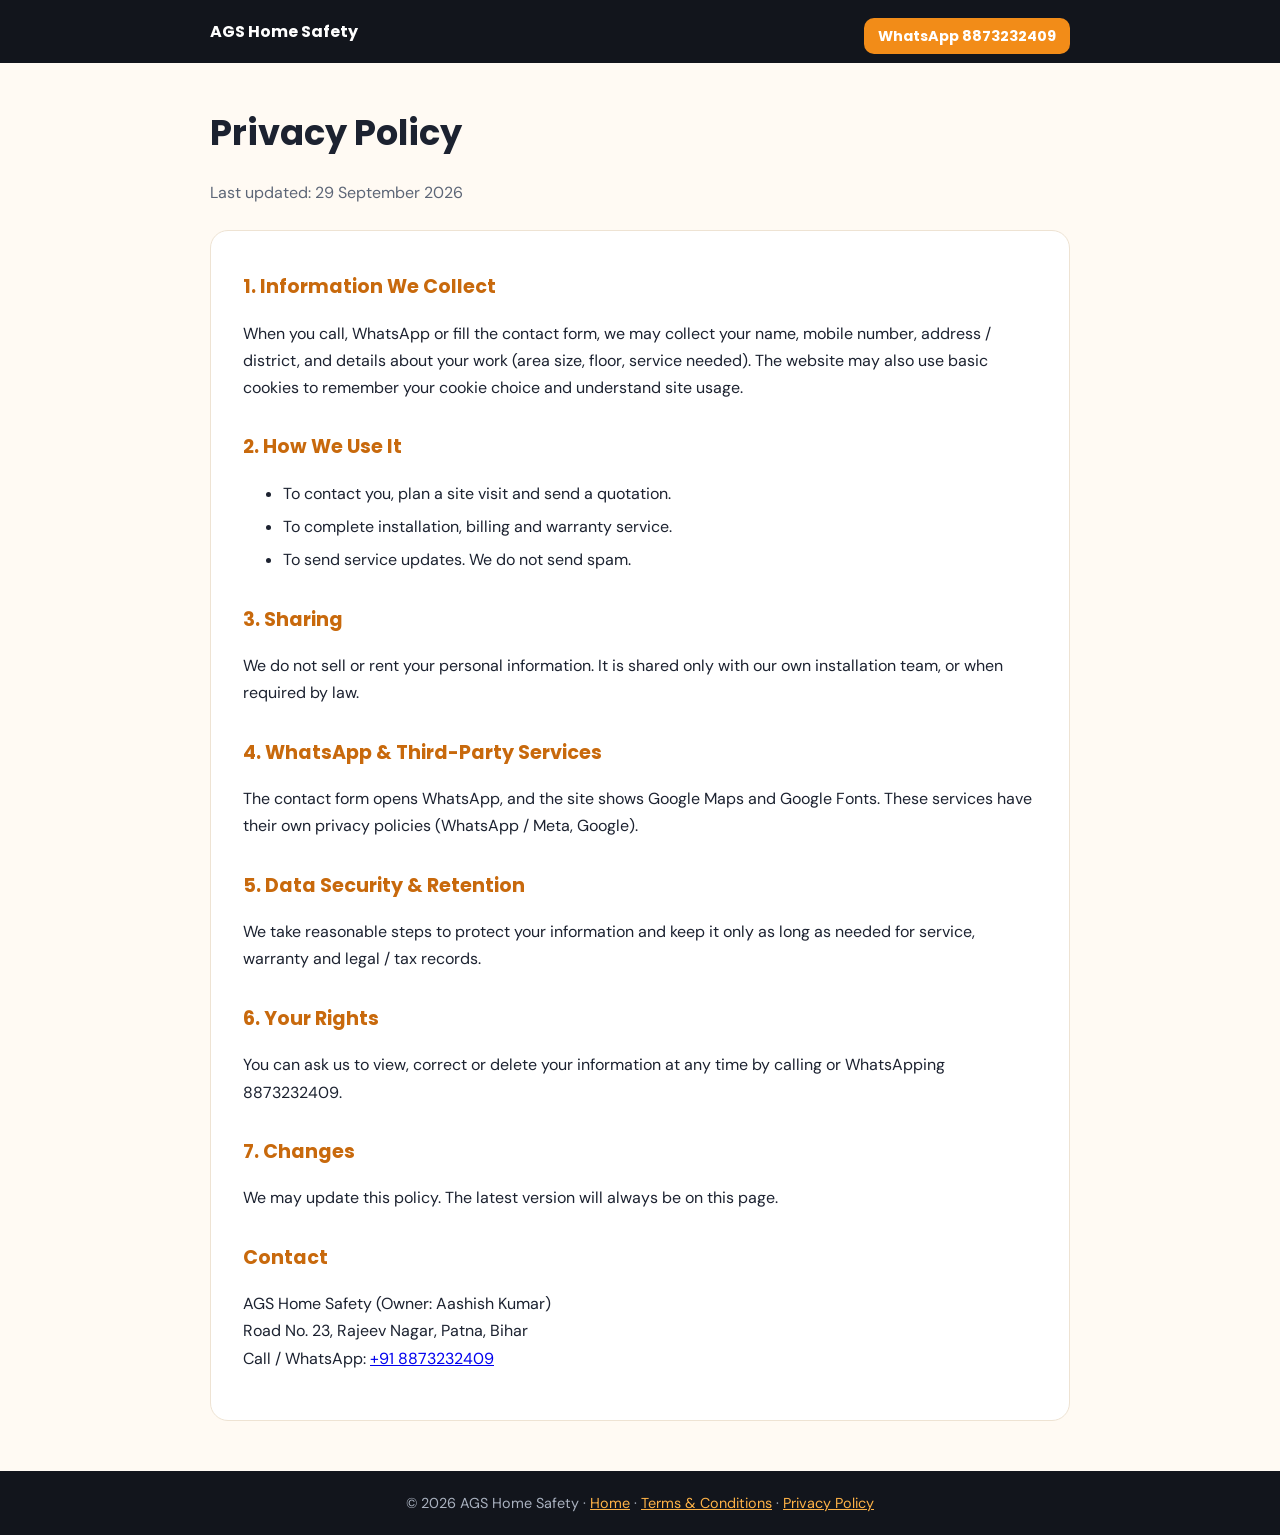
==== privacy.html @ 88835b5f "Add files via upload" ====
<!DOCTYPE html><html lang="en-IN"><head><meta charset="UTF-8"><meta name="viewport" content="width=device-width,initial-scale=1">
<title>Privacy Policy | AGS Home Safety, Patna</title><meta name="description" content="Privacy Policy of AGS Home Safety – invisible safety grill installation in Patna and all districts of Bihar.">
<meta name="robots" content="index, follow">
<link href="https://fonts.googleapis.com/css2?family=Poppins:wght@700&family=DM+Sans:wght@400;700&display=swap" rel="stylesheet">
<style>body{margin:0;font-family:"DM Sans",sans-serif;background:#fffaf3;color:#1c2230;line-height:1.7}header{background:#12151c;color:#fff;padding:18px 0}.w{width:min(860px,92%);margin:auto}header a{color:#fff;text-decoration:none;font-family:Poppins;font-weight:700}header .b{float:right;background:#f28c18;padding:6px 14px;border-radius:10px;font-size:.9rem}h1,h2{font-family:Poppins}h1{font-size:2.2rem;margin:40px 0 4px}h2{font-size:1.2rem;margin-top:30px;color:#c8690c}.u{color:#5d6677}main{background:#fff;border:1px solid #eee3d3;border-radius:18px;padding:10px 32px 32px;margin:24px auto 50px}footer{background:#12151c;color:#a9b1bf;text-align:center;padding:20px;font-size:.9rem}footer a{color:#ffb347}li{margin-bottom:6px}</style></head>
<body><header><div class="w"><a href="index.html">AGS Home Safety</a><a class="b" href="https://wa.me/918873232409">WhatsApp 8873232409</a></div></header>
<div class="w"><h1>Privacy Policy</h1><p class="u">Last updated: 29 September 2026</p><main><h2>1. Information We Collect</h2><p>When you call, WhatsApp or fill the contact form, we may collect your name, mobile number, address / district, and details about your work (area size, floor, service needed). The website may also use basic cookies to remember your cookie choice and understand site usage.</p>
<h2>2. How We Use It</h2><ul><li>To contact you, plan a site visit and send a quotation.</li><li>To complete installation, billing and warranty service.</li><li>To send service updates. We do not send spam.</li></ul>
<h2>3. Sharing</h2><p>We do not sell or rent your personal information. It is shared only with our own installation team, or when required by law.</p>
<h2>4. WhatsApp &amp; Third-Party Services</h2><p>The contact form opens WhatsApp, and the site shows Google Maps and Google Fonts. These services have their own privacy policies (WhatsApp / Meta, Google).</p>
<h2>5. Data Security &amp; Retention</h2><p>We take reasonable steps to protect your information and keep it only as long as needed for service, warranty and legal / tax records.</p>
<h2>6. Your Rights</h2><p>You can ask us to view, correct or delete your information at any time by calling or WhatsApping 8873232409.</p>
<h2>7. Changes</h2><p>We may update this policy. The latest version will always be on this page.</p>
<h2>Contact</h2><p>AGS Home Safety (Owner: Aashish Kumar)<br>Road No. 23, Rajeev Nagar, Patna, Bihar<br>Call / WhatsApp: <a href="tel:+918873232409">+91 8873232409</a></p></main></div>
<footer>© 2026 AGS Home Safety · <a href="index.html">Home</a> · <a href="terms.html">Terms &amp; Conditions</a> · <a href="privacy.html">Privacy Policy</a></footer></body></html>
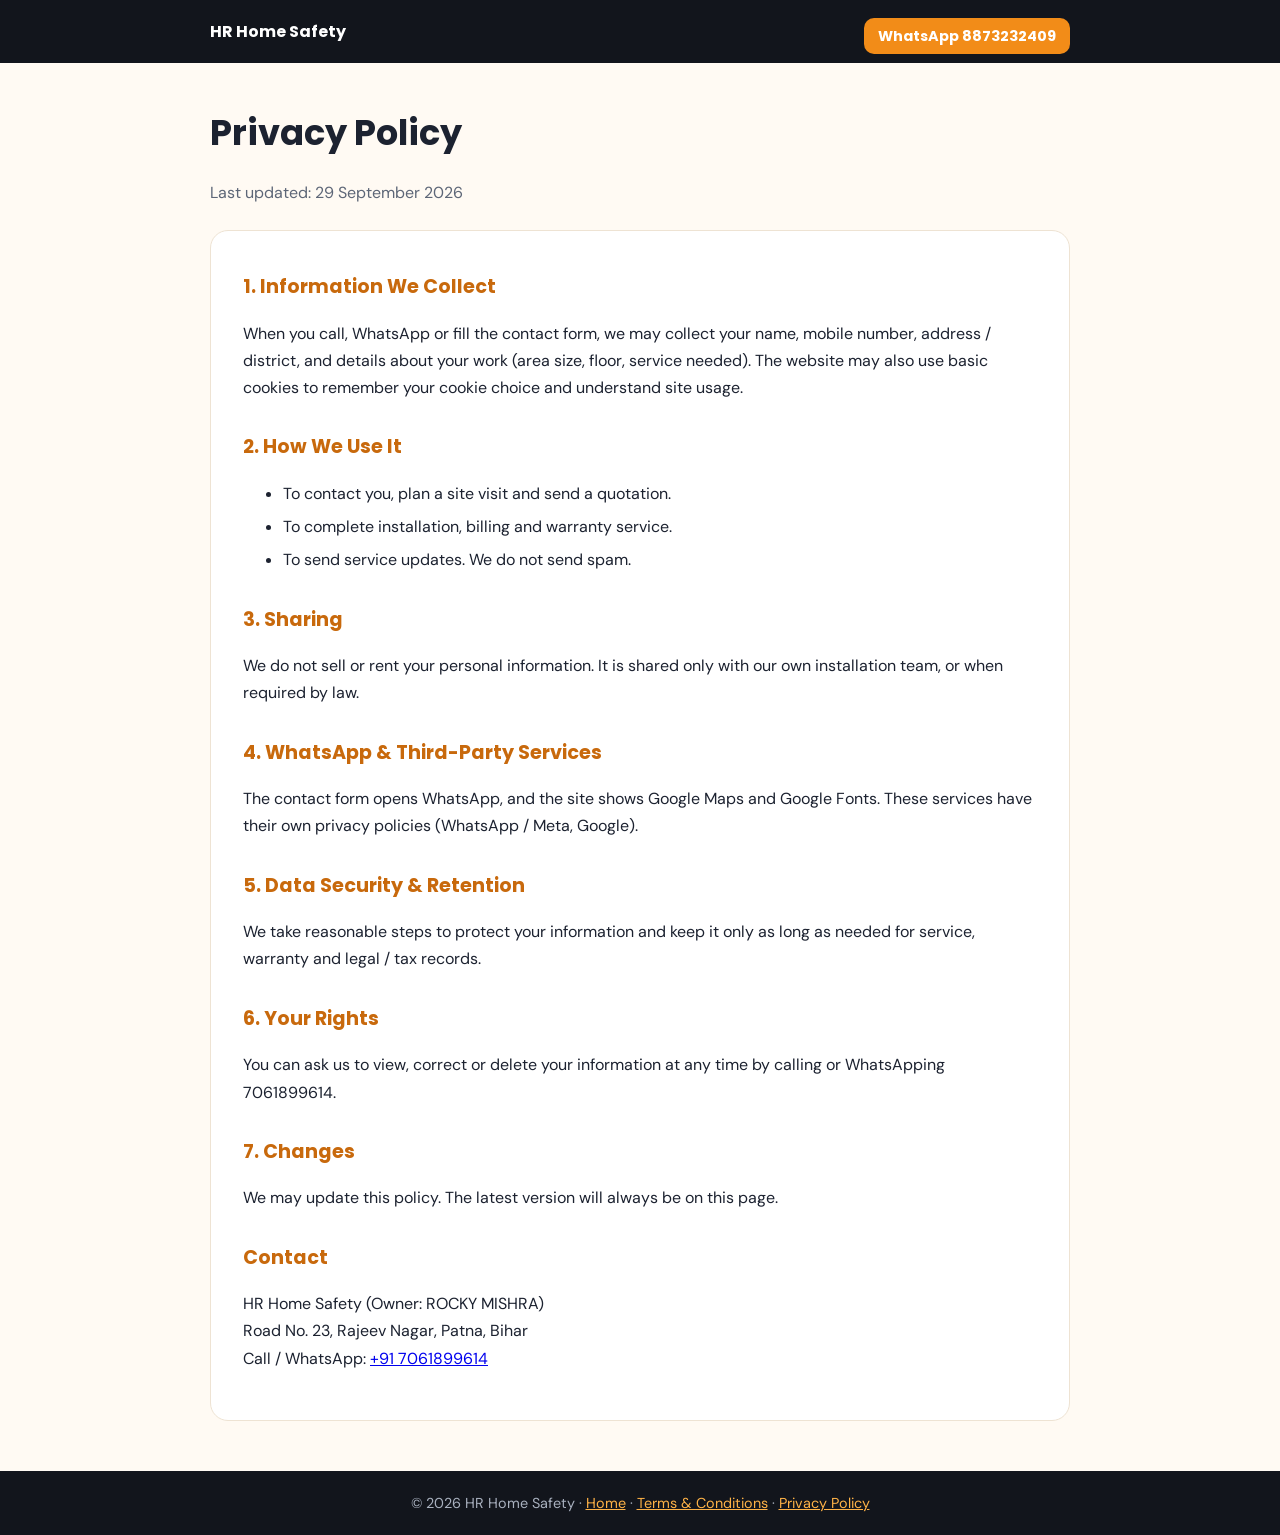
==== commit 1481b662: "Update privacy.html Hh" ====
--- a/privacy.html
+++ b/privacy.html
@@ -1,15 +1,15 @@
 <!DOCTYPE html><html lang="en-IN"><head><meta charset="UTF-8"><meta name="viewport" content="width=device-width,initial-scale=1">
-<title>Privacy Policy | AGS Home Safety, Patna</title><meta name="description" content="Privacy Policy of AGS Home Safety – invisible safety grill installation in Patna and all districts of Bihar.">
+<title>Privacy Policy | HR Home Safety,RANCHI, Patna</title><meta name="description" content="Privacy Policy of AGS Home Safety – invisible safety grill installation in Patna and all districts of Bihar.">
 <meta name="robots" content="index, follow">
 <link href="https://fonts.googleapis.com/css2?family=Poppins:wght@700&family=DM+Sans:wght@400;700&display=swap" rel="stylesheet">
 <style>body{margin:0;font-family:"DM Sans",sans-serif;background:#fffaf3;color:#1c2230;line-height:1.7}header{background:#12151c;color:#fff;padding:18px 0}.w{width:min(860px,92%);margin:auto}header a{color:#fff;text-decoration:none;font-family:Poppins;font-weight:700}header .b{float:right;background:#f28c18;padding:6px 14px;border-radius:10px;font-size:.9rem}h1,h2{font-family:Poppins}h1{font-size:2.2rem;margin:40px 0 4px}h2{font-size:1.2rem;margin-top:30px;color:#c8690c}.u{color:#5d6677}main{background:#fff;border:1px solid #eee3d3;border-radius:18px;padding:10px 32px 32px;margin:24px auto 50px}footer{background:#12151c;color:#a9b1bf;text-align:center;padding:20px;font-size:.9rem}footer a{color:#ffb347}li{margin-bottom:6px}</style></head>
-<body><header><div class="w"><a href="index.html">AGS Home Safety</a><a class="b" href="https://wa.me/918873232409">WhatsApp 8873232409</a></div></header>
+<body><header><div class="w"><a href="index.html">HR Home Safety</a><a class="b" href="https://wa.me/918873232409">WhatsApp 8873232409</a></div></header>
 <div class="w"><h1>Privacy Policy</h1><p class="u">Last updated: 29 September 2026</p><main><h2>1. Information We Collect</h2><p>When you call, WhatsApp or fill the contact form, we may collect your name, mobile number, address / district, and details about your work (area size, floor, service needed). The website may also use basic cookies to remember your cookie choice and understand site usage.</p>
 <h2>2. How We Use It</h2><ul><li>To contact you, plan a site visit and send a quotation.</li><li>To complete installation, billing and warranty service.</li><li>To send service updates. We do not send spam.</li></ul>
 <h2>3. Sharing</h2><p>We do not sell or rent your personal information. It is shared only with our own installation team, or when required by law.</p>
 <h2>4. WhatsApp &amp; Third-Party Services</h2><p>The contact form opens WhatsApp, and the site shows Google Maps and Google Fonts. These services have their own privacy policies (WhatsApp / Meta, Google).</p>
 <h2>5. Data Security &amp; Retention</h2><p>We take reasonable steps to protect your information and keep it only as long as needed for service, warranty and legal / tax records.</p>
-<h2>6. Your Rights</h2><p>You can ask us to view, correct or delete your information at any time by calling or WhatsApping 8873232409.</p>
+<h2>6. Your Rights</h2><p>You can ask us to view, correct or delete your information at any time by calling or WhatsApping 7061899614.</p>
 <h2>7. Changes</h2><p>We may update this policy. The latest version will always be on this page.</p>
-<h2>Contact</h2><p>AGS Home Safety (Owner: Aashish Kumar)<br>Road No. 23, Rajeev Nagar, Patna, Bihar<br>Call / WhatsApp: <a href="tel:+918873232409">+91 8873232409</a></p></main></div>
-<footer>© 2026 AGS Home Safety · <a href="index.html">Home</a> · <a href="terms.html">Terms &amp; Conditions</a> · <a href="privacy.html">Privacy Policy</a></footer></body></html>+<h2>Contact</h2><p>HR Home Safety (Owner: ROCKY MISHRA)<br>Road No. 23, Rajeev Nagar, Patna, Bihar<br>Call / WhatsApp: <a href="tel:+917061899614">+91 7061899614</a></p></main></div>
+<footer>© 2026 HR Home Safety · <a href="index.html">Home</a> · <a href="terms.html">Terms &amp; Conditions</a> · <a href="privacy.html">Privacy Policy</a></footer></body></html>
